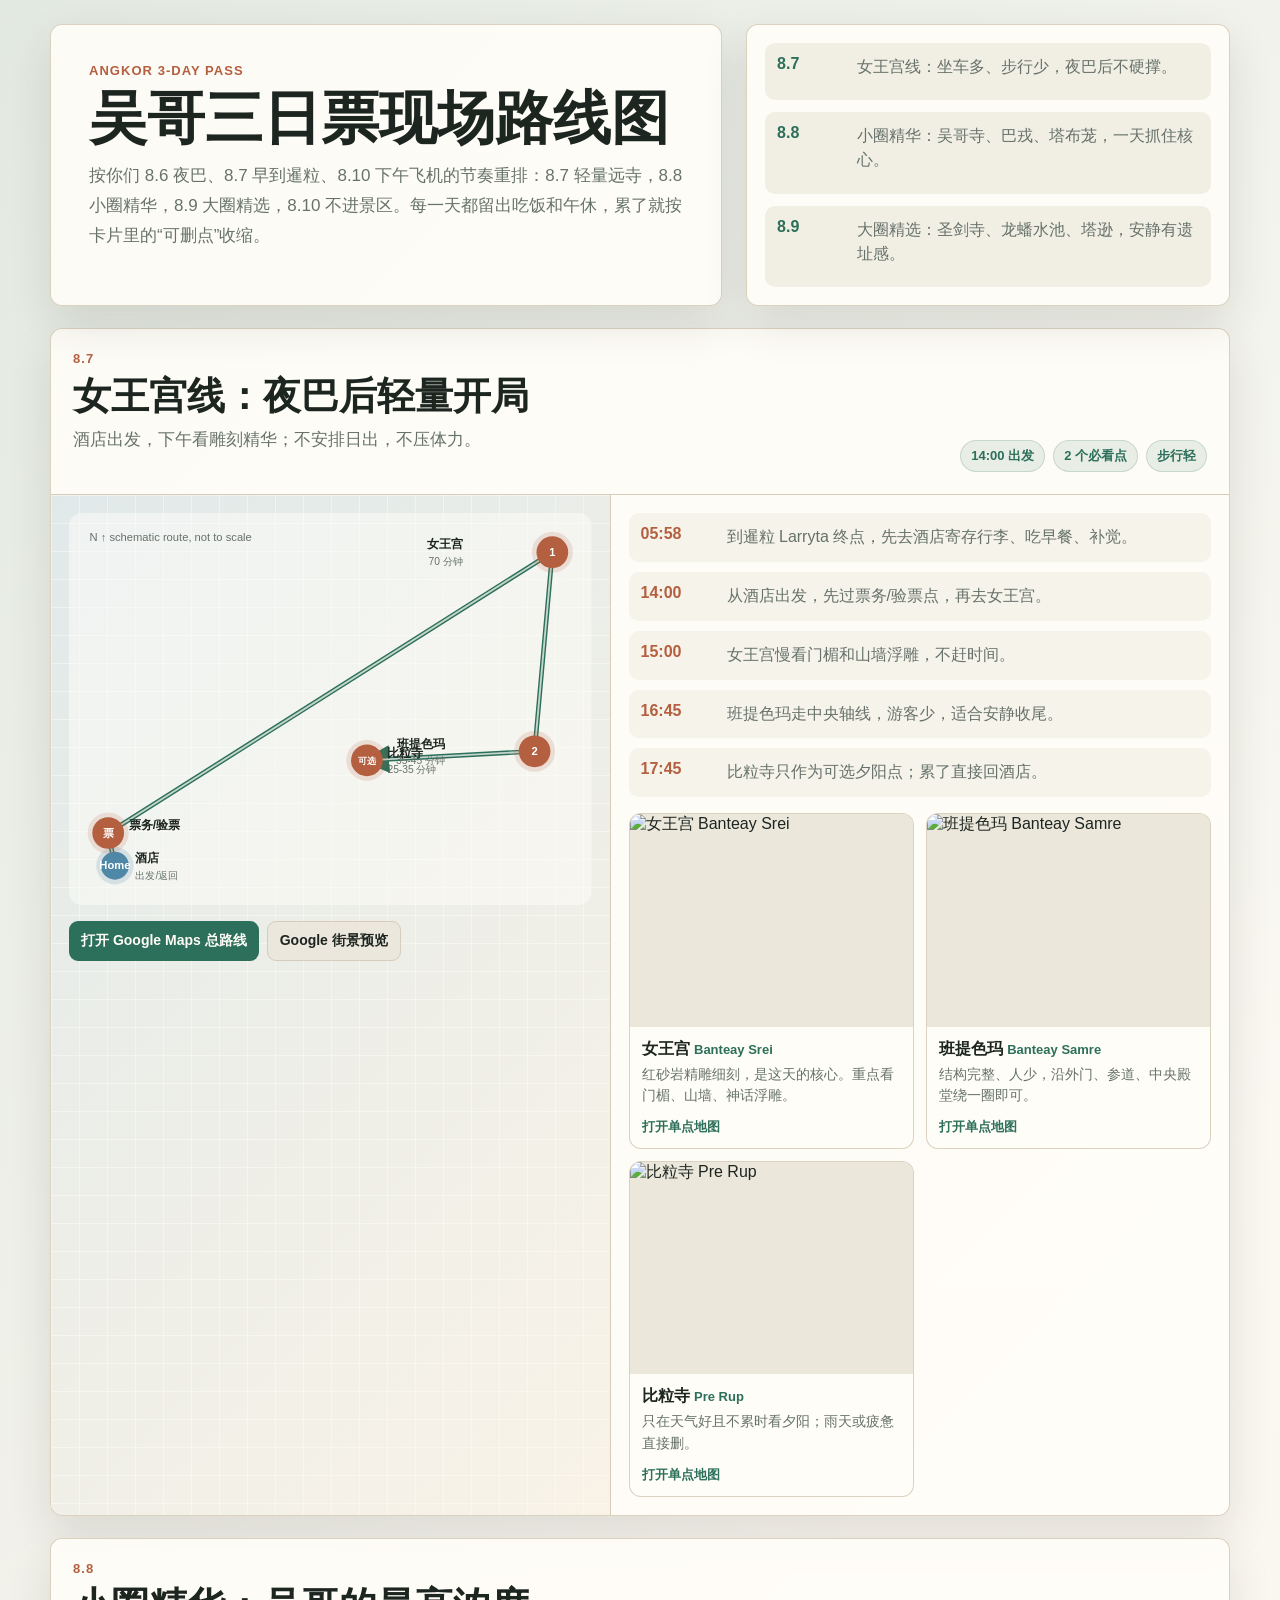
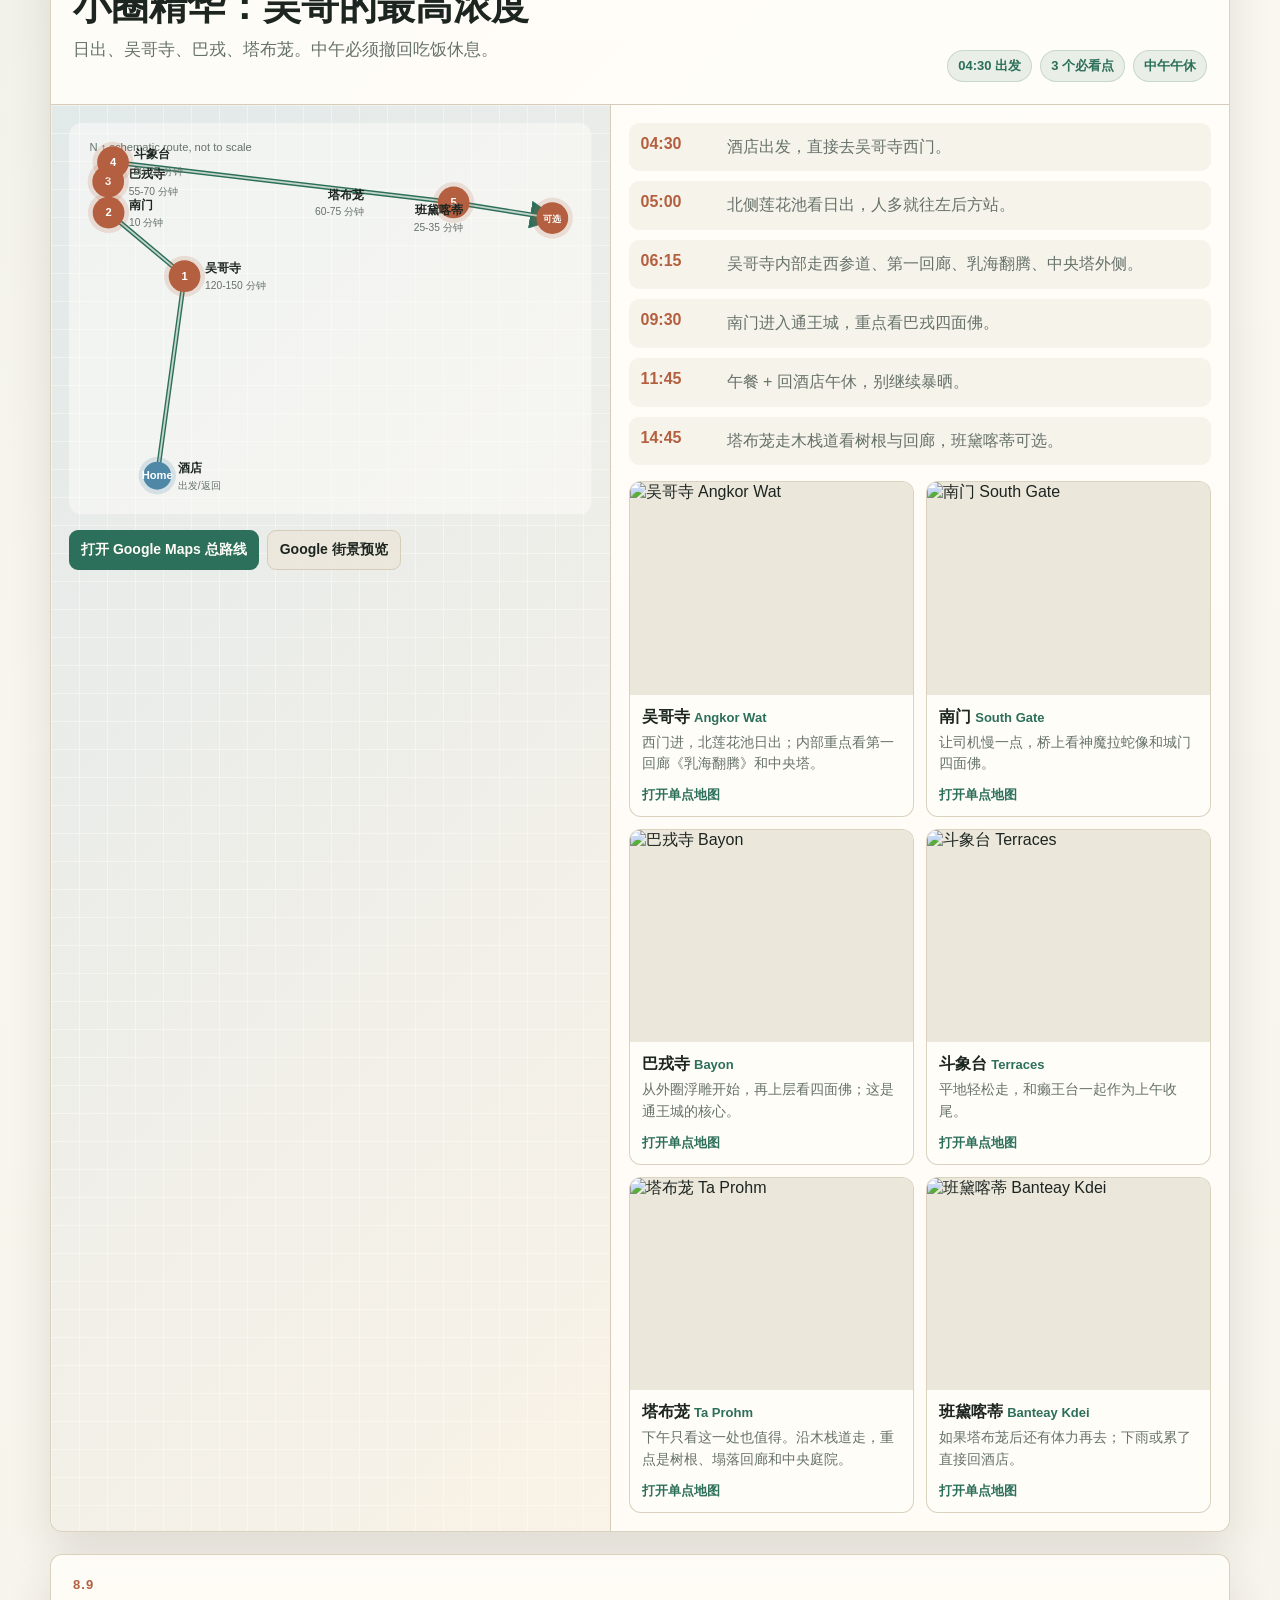
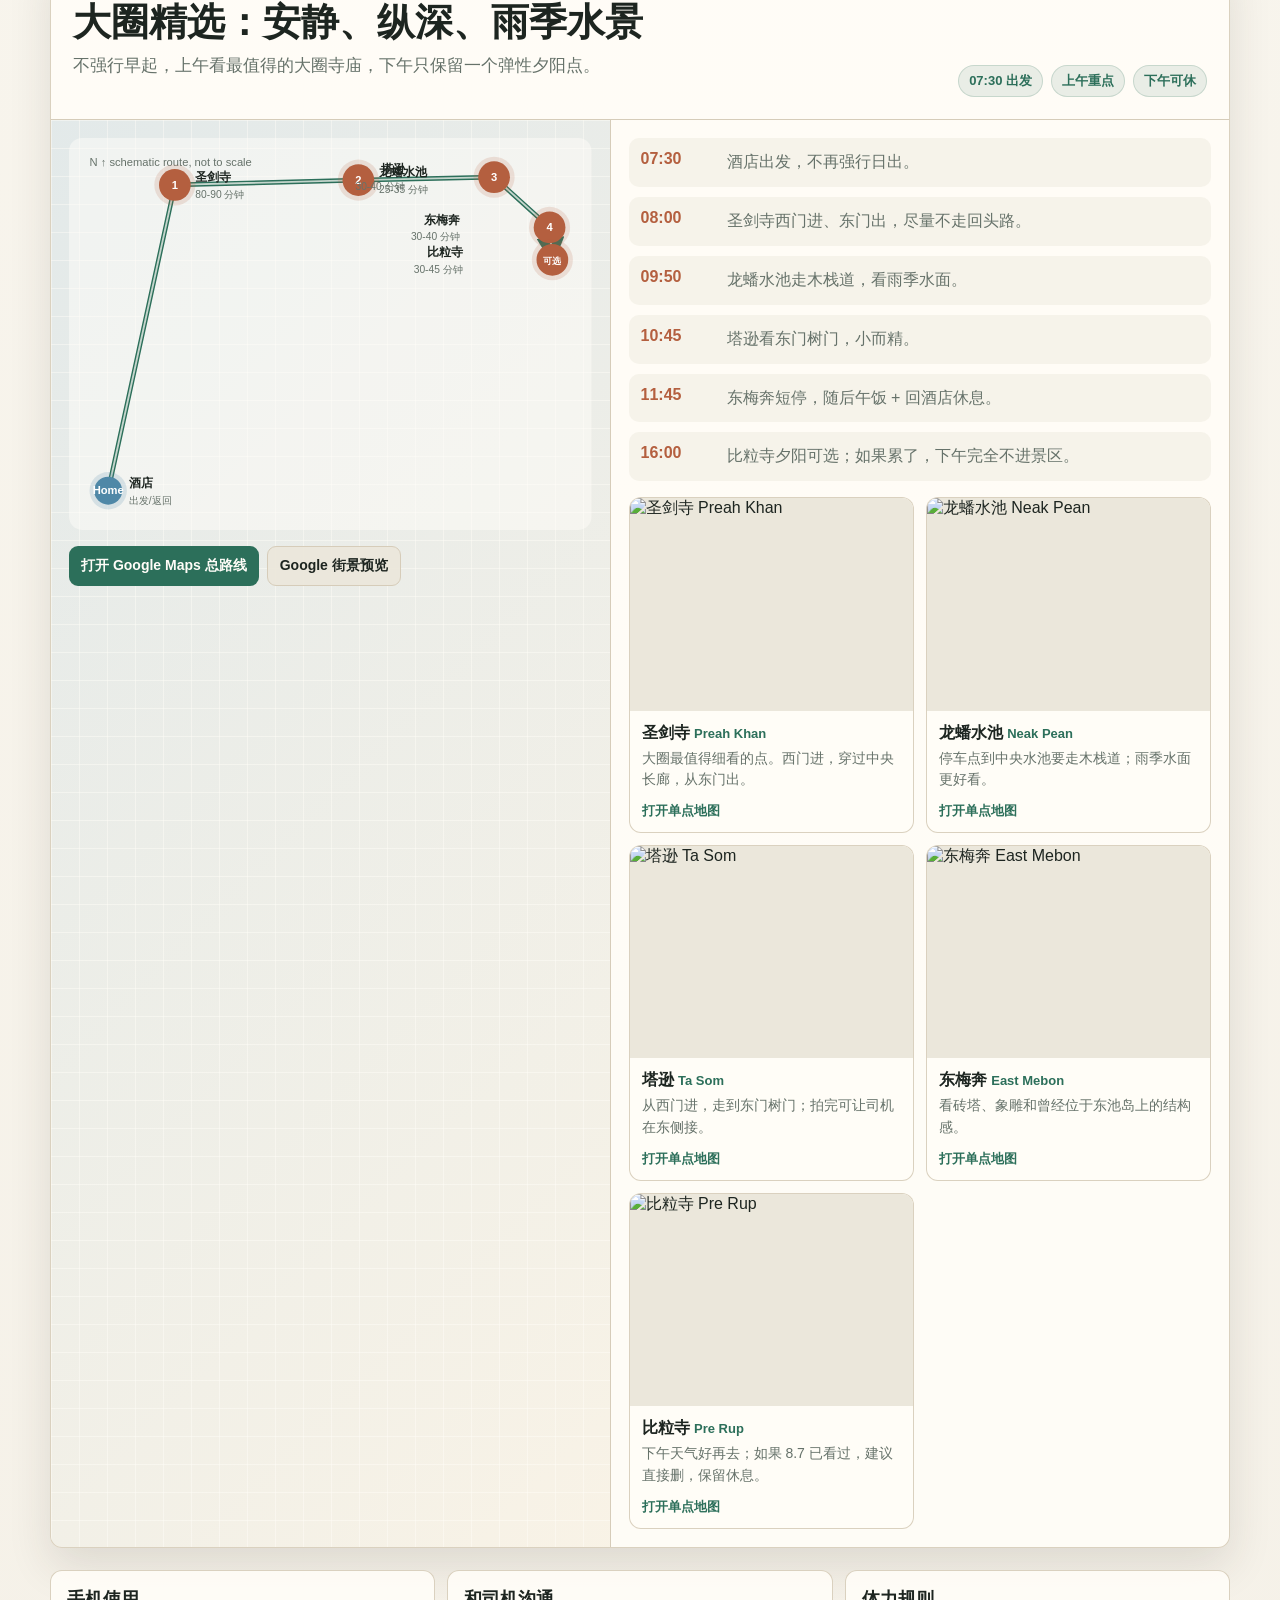
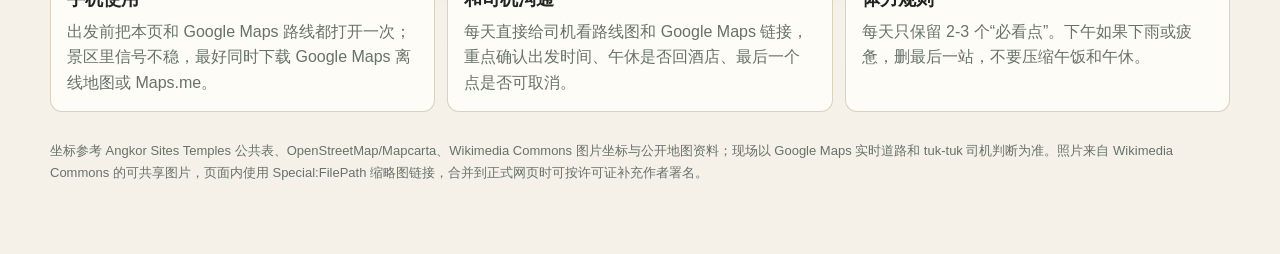
==== angkor-route-maps.html @ 7bb33b57 "Embed Angkor route map" ====
<!doctype html>
<html lang="zh-CN">
  <head>
    <meta charset="UTF-8" />
    <meta name="viewport" content="width=device-width, initial-scale=1.0" />
    <title>吴哥三日票路线图 | 2026.8.7-8.9</title>
    <style>
      :root {
        color-scheme: light;
        --ink: #1d2520;
        --muted: #66726a;
        --paper: #f5f1e8;
        --panel: #fffdf8;
        --panel-soft: #ebe7db;
        --line: #d6ccb9;
        --green: #2c6f5a;
        --clay: #b45f3f;
        --gold: #b8842d;
        --water: #4f88a7;
        --shadow: 0 18px 44px rgba(47, 43, 35, 0.12);
      }

      * {
        box-sizing: border-box;
      }

      body {
        margin: 0;
        font-family:
          Inter, "Noto Sans SC", "Microsoft YaHei", Arial, sans-serif;
        color: var(--ink);
        background:
          linear-gradient(135deg, rgba(44, 111, 90, 0.12), transparent 38%),
          linear-gradient(180deg, #fcfaf4 0%, var(--paper) 100%);
      }

      a {
        color: inherit;
        text-decoration: none;
      }

      img {
        display: block;
        width: 100%;
      }

      .page {
        width: min(1180px, calc(100% - 28px));
        margin: 0 auto;
        padding: 24px 0 56px;
      }

      .hero {
        display: grid;
        grid-template-columns: minmax(0, 1fr) minmax(280px, 0.72fr);
        gap: 24px;
        align-items: stretch;
        margin-bottom: 22px;
      }

      .hero-copy,
      .hero-summary,
      .day,
      .note-card,
      .photo-card {
        background: rgba(255, 253, 248, 0.9);
        border: 1px solid rgba(214, 204, 185, 0.9);
        border-radius: 12px;
        box-shadow: var(--shadow);
      }

      .hero-copy {
        padding: clamp(22px, 4vw, 38px);
      }

      .eyebrow {
        margin: 0 0 10px;
        color: var(--clay);
        font-size: 13px;
        font-weight: 800;
        letter-spacing: 0.08em;
        text-transform: uppercase;
      }

      h1,
      h2,
      h3,
      p {
        margin-top: 0;
      }

      h1 {
        margin-bottom: 14px;
        font-size: clamp(30px, 7vw, 58px);
        line-height: 1.02;
        letter-spacing: 0;
      }

      h2 {
        margin-bottom: 8px;
        font-size: clamp(24px, 4.8vw, 38px);
        line-height: 1.08;
        letter-spacing: 0;
      }

      h3 {
        margin-bottom: 8px;
        font-size: 18px;
      }

      .intro {
        max-width: 760px;
        color: var(--muted);
        font-size: 17px;
        line-height: 1.75;
      }

      .hero-summary {
        display: grid;
        gap: 12px;
        padding: 18px;
      }

      .summary-row {
        display: grid;
        grid-template-columns: 70px 1fr;
        gap: 10px;
        padding: 12px;
        background: rgba(235, 231, 219, 0.65);
        border-radius: 10px;
      }

      .summary-row strong {
        color: var(--green);
      }

      .summary-row span {
        color: var(--muted);
        line-height: 1.5;
      }

      .day {
        overflow: hidden;
        margin-top: 22px;
      }

      .day-head {
        display: grid;
        grid-template-columns: 1fr auto;
        gap: 14px;
        align-items: end;
        padding: 22px;
        border-bottom: 1px solid var(--line);
      }

      .day-meta {
        display: flex;
        flex-wrap: wrap;
        gap: 8px;
        justify-content: flex-end;
      }

      .pill {
        display: inline-flex;
        align-items: center;
        min-height: 30px;
        padding: 6px 10px;
        color: var(--green);
        font-size: 13px;
        font-weight: 700;
        background: rgba(44, 111, 90, 0.1);
        border: 1px solid rgba(44, 111, 90, 0.18);
        border-radius: 999px;
      }

      .day-body {
        display: grid;
        grid-template-columns: minmax(0, 0.95fr) minmax(320px, 1.05fr);
        gap: 0;
      }

      .map-zone {
        padding: 18px;
        background:
          linear-gradient(90deg, rgba(255, 253, 248, 0.45) 1px, transparent 1px),
          linear-gradient(rgba(255, 253, 248, 0.45) 1px, transparent 1px),
          linear-gradient(135deg, rgba(79, 136, 167, 0.16), rgba(184, 132, 45, 0.08));
        background-size: 28px 28px, 28px 28px, auto;
        border-right: 1px solid var(--line);
      }

      .map-frame {
        position: sticky;
        top: 16px;
      }

      .route-map {
        width: 100%;
        min-height: 360px;
        border-radius: 10px;
      }

      .route-map text {
        font-family: inherit;
      }

      .map-actions {
        display: flex;
        flex-wrap: wrap;
        gap: 8px;
        margin-top: 12px;
      }

      .btn {
        display: inline-flex;
        align-items: center;
        justify-content: center;
        gap: 7px;
        min-height: 40px;
        padding: 9px 12px;
        color: var(--panel);
        font-size: 14px;
        font-weight: 800;
        background: var(--green);
        border-radius: 9px;
      }

      .btn.secondary {
        color: var(--ink);
        background: rgba(235, 231, 219, 0.9);
        border: 1px solid var(--line);
      }

      .detail-zone {
        padding: 18px;
      }

      .timeline {
        display: grid;
        gap: 10px;
        margin-bottom: 16px;
      }

      .timeline-item {
        display: grid;
        grid-template-columns: 74px 1fr;
        gap: 12px;
        align-items: start;
        padding: 12px;
        background: rgba(235, 231, 219, 0.46);
        border-radius: 10px;
      }

      .time {
        color: var(--clay);
        font-weight: 800;
      }

      .timeline-item p {
        margin-bottom: 0;
        color: var(--muted);
        line-height: 1.55;
      }

      .cards {
        display: grid;
        grid-template-columns: repeat(2, minmax(0, 1fr));
        gap: 12px;
      }

      .photo-card {
        overflow: hidden;
        box-shadow: none;
      }

      .photo-card img {
        aspect-ratio: 4 / 3;
        object-fit: cover;
        background: var(--panel-soft);
      }

      .photo-card-body {
        padding: 12px;
      }

      .photo-card h3 {
        margin-bottom: 4px;
        font-size: 16px;
      }

      .photo-card p {
        margin-bottom: 10px;
        color: var(--muted);
        font-size: 14px;
        line-height: 1.55;
      }

      .mini-link {
        color: var(--green);
        font-size: 13px;
        font-weight: 800;
      }

      .notes {
        display: grid;
        grid-template-columns: repeat(3, minmax(0, 1fr));
        gap: 12px;
        margin-top: 22px;
      }

      .note-card {
        padding: 16px;
        box-shadow: none;
      }

      .note-card p {
        margin-bottom: 0;
        color: var(--muted);
        line-height: 1.6;
      }

      .footer {
        margin-top: 28px;
        color: var(--muted);
        font-size: 13px;
        line-height: 1.7;
      }

      @media (max-width: 860px) {
        .hero,
        .day-body {
          grid-template-columns: 1fr;
        }

        .day-head {
          grid-template-columns: 1fr;
        }

        .day-meta {
          justify-content: flex-start;
        }

        .map-zone {
          border-right: 0;
          border-bottom: 1px solid var(--line);
        }

        .map-frame {
          position: static;
        }

        .notes {
          grid-template-columns: 1fr;
        }
      }

      @media (max-width: 560px) {
        .page {
          width: min(100% - 18px, 1180px);
          padding-top: 10px;
        }

        .hero-copy,
        .hero-summary,
        .day-head,
        .map-zone,
        .detail-zone {
          padding: 14px;
        }

        .cards {
          grid-template-columns: 1fr;
        }

        .timeline-item {
          grid-template-columns: 62px 1fr;
        }

        .route-map {
          min-height: 300px;
        }
      }
    </style>
  </head>
  <body>
    <main class="page">
      <section class="hero">
        <div class="hero-copy">
          <p class="eyebrow">Angkor 3-day pass</p>
          <h1>吴哥三日票现场路线图</h1>
          <p class="intro">
            按你们 8.6 夜巴、8.7 早到暹粒、8.10 下午飞机的节奏重排：8.7 轻量远寺，8.8 小圈精华，8.9 大圈精选，8.10 不进景区。每一天都留出吃饭和午休，累了就按卡片里的“可删点”收缩。
          </p>
        </div>
        <aside class="hero-summary" aria-label="路线摘要">
          <div class="summary-row"><strong>8.7</strong><span>女王宫线：坐车多、步行少，夜巴后不硬撑。</span></div>
          <div class="summary-row"><strong>8.8</strong><span>小圈精华：吴哥寺、巴戎、塔布茏，一天抓住核心。</span></div>
          <div class="summary-row"><strong>8.9</strong><span>大圈精选：圣剑寺、龙蟠水池、塔逊，安静有遗址感。</span></div>
        </aside>
      </section>

      <section id="routes"></section>

      <section class="notes" aria-label="现场使用提示">
        <article class="note-card">
          <h3>手机使用</h3>
          <p>出发前把本页和 Google Maps 路线都打开一次；景区里信号不稳，最好同时下载 Google Maps 离线地图或 Maps.me。</p>
        </article>
        <article class="note-card">
          <h3>和司机沟通</h3>
          <p>每天直接给司机看路线图和 Google Maps 链接，重点确认出发时间、午休是否回酒店、最后一个点是否可取消。</p>
        </article>
        <article class="note-card">
          <h3>体力规则</h3>
          <p>每天只保留 2-3 个“必看点”。下午如果下雨或疲惫，删最后一站，不要压缩午饭和午休。</p>
        </article>
      </section>

      <p class="footer">
        坐标参考 Angkor Sites Temples 公共表、OpenStreetMap/Mapcarta、Wikimedia Commons 图片坐标与公开地图资料；现场以 Google Maps 实时道路和 tuk-tuk 司机判断为准。照片来自 Wikimedia Commons 的可共享图片，页面内使用 Special:FilePath 缩略图链接，合并到正式网页时可按许可证补充作者署名。
      </p>
    </main>

    <script>
      const img = (file) =>
        "https://commons.wikimedia.org/wiki/Special:FilePath/" +
        encodeURIComponent(file) +
        "?width=900";

      const days = [
        {
          id: "day-1",
          date: "8.7",
          title: "女王宫线：夜巴后轻量开局",
          subtitle: "酒店出发，下午看雕刻精华；不安排日出，不压体力。",
          tags: ["14:00 出发", "2 个必看点", "步行轻"],
          mapLink:
            "https://www.google.com/maps/dir/?api=1&origin=Home+Indochine+d%27Angkor,+Siem+Reap&destination=Home+Indochine+d%27Angkor,+Siem+Reap&waypoints=Angkor+Ticket+Office%7CBanteay+Srei%7CBanteay+Samre%7CPre+Rup&travelmode=driving",
          streetLink: "https://www.google.com/maps/about/behind-the-scenes/streetview/treks/angkor/",
          timeline: [
            ["05:58", "到暹粒 Larryta 终点，先去酒店寄存行李、吃早餐、补觉。"],
            ["14:00", "从酒店出发，先过票务/验票点，再去女王宫。"],
            ["15:00", "女王宫慢看门楣和山墙浮雕，不赶时间。"],
            ["16:45", "班提色玛走中央轴线，游客少，适合安静收尾。"],
            ["17:45", "比粒寺只作为可选夕阳点；累了直接回酒店。"]
          ],
          points: [
            { name: "酒店", label: "Home", lat: 13.35192, lng: 103.86293, type: "base" },
            { name: "票务/验票", label: "票", lat: 13.3777, lng: 103.8614, type: "ticket" },
            {
              name: "女王宫",
              en: "Banteay Srei",
              label: "1",
              lat: 13.599024,
              lng: 103.962985,
              minutes: "70 分钟",
              image: img("Banteay Srei full.jpg"),
              note: "红砂岩精雕细刻，是这天的核心。重点看门楣、山墙、神话浮雕。",
              maps: "https://www.google.com/maps/search/?api=1&query=Banteay+Srei"
            },
            {
              name: "班提色玛",
              en: "Banteay Samre",
              label: "2",
              lat: 13.442103,
              lng: 103.958924,
              minutes: "35-45 分钟",
              image: img("Banteay Samré, Angkor 10.jpg"),
              note: "结构完整、人少，沿外门、参道、中央殿堂绕一圈即可。",
              maps: "https://www.google.com/maps/search/?api=1&query=Banteay+Samre"
            },
            {
              name: "比粒寺",
              en: "Pre Rup",
              label: "可选",
              lat: 13.43496,
              lng: 103.92057,
              minutes: "25-35 分钟",
              image: img("Pre Rup temple.jpg"),
              note: "只在天气好且不累时看夕阳；雨天或疲惫直接删。",
              maps: "https://www.google.com/maps/search/?api=1&query=Pre+Rup"
            }
          ]
        },
        {
          id: "day-2",
          date: "8.8",
          title: "小圈精华：吴哥的最高浓度",
          subtitle: "日出、吴哥寺、巴戎、塔布茏。中午必须撤回吃饭休息。",
          tags: ["04:30 出发", "3 个必看点", "中午午休"],
          mapLink:
            "https://www.google.com/maps/dir/?api=1&origin=Home+Indochine+d%27Angkor,+Siem+Reap&destination=Home+Indochine+d%27Angkor,+Siem+Reap&waypoints=Angkor+Wat%7CAngkor+Thom+South+Gate%7CBayon+Temple%7CTerrace+of+the+Elephants%7CTa+Prohm+Temple%7CBanteay+Kdei&travelmode=driving",
          streetLink: "https://www.google.com/maps/about/behind-the-scenes/streetview/treks/angkor/",
          timeline: [
            ["04:30", "酒店出发，直接去吴哥寺西门。"],
            ["05:00", "北侧莲花池看日出，人多就往左后方站。"],
            ["06:15", "吴哥寺内部走西参道、第一回廊、乳海翻腾、中央塔外侧。"],
            ["09:30", "南门进入通王城，重点看巴戎四面佛。"],
            ["11:45", "午餐 + 回酒店午休，别继续暴晒。"],
            ["14:45", "塔布茏走木栈道看树根与回廊，班黛喀蒂可选。"]
          ],
          points: [
            { name: "酒店", label: "Home", lat: 13.35192, lng: 103.86293, type: "base" },
            {
              name: "吴哥寺",
              en: "Angkor Wat",
              label: "1",
              lat: 13.412486,
              lng: 103.865358,
              minutes: "120-150 分钟",
              image: img("Angkor Wat sunrise.jpg"),
              note: "西门进，北莲花池日出；内部重点看第一回廊《乳海翻腾》和中央塔。",
              maps: "https://www.google.com/maps/search/?api=1&query=Angkor+Wat"
            },
            {
              name: "南门",
              en: "South Gate",
              label: "2",
              lat: 13.4318,
              lng: 103.8586,
              minutes: "10 分钟",
              image: img("Angkor Thom South Gate (9722398449).jpg"),
              note: "让司机慢一点，桥上看神魔拉蛇像和城门四面佛。",
              maps: "https://www.google.com/maps/search/?api=1&query=Angkor+Thom+South+Gate"
            },
            {
              name: "巴戎寺",
              en: "Bayon",
              label: "3",
              lat: 13.441216,
              lng: 103.858566,
              minutes: "55-70 分钟",
              image: img("Faces on Prasat Bayon - Angkor Thom (6208401646).jpg"),
              note: "从外圈浮雕开始，再上层看四面佛；这是通王城的核心。",
              maps: "https://www.google.com/maps/search/?api=1&query=Bayon+Temple"
            },
            {
              name: "斗象台",
              en: "Terraces",
              label: "4",
              lat: 13.447101,
              lng: 103.858995,
              minutes: "20-25 分钟",
              image: img("Terrace of the Elephants (54).jpg"),
              note: "平地轻松走，和癞王台一起作为上午收尾。",
              maps: "https://www.google.com/maps/search/?api=1&query=Terrace+of+the+Elephants"
            },
            {
              name: "塔布茏",
              en: "Ta Prohm",
              label: "5",
              lat: 13.43489,
              lng: 103.8893,
              minutes: "60-75 分钟",
              image: img("Ta Prohm Angkor giant root.jpg"),
              note: "下午只看这一处也值得。沿木栈道走，重点是树根、塌落回廊和中央庭院。",
              maps: "https://www.google.com/maps/search/?api=1&query=Ta+Prohm"
            },
            {
              name: "班黛喀蒂",
              en: "Banteay Kdei",
              label: "可选",
              lat: 13.430123,
              lng: 103.898081,
              minutes: "25-35 分钟",
              image: img("Banteay Kdei, Angkor 01.jpg"),
              note: "如果塔布茏后还有体力再去；下雨或累了直接回酒店。",
              maps: "https://www.google.com/maps/search/?api=1&query=Banteay+Kdei"
            }
          ]
        },
        {
          id: "day-3",
          date: "8.9",
          title: "大圈精选：安静、纵深、雨季水景",
          subtitle: "不强行早起，上午看最值得的大圈寺庙，下午只保留一个弹性夕阳点。",
          tags: ["07:30 出发", "上午重点", "下午可休"],
          mapLink:
            "https://www.google.com/maps/dir/?api=1&origin=Home+Indochine+d%27Angkor,+Siem+Reap&destination=Home+Indochine+d%27Angkor,+Siem+Reap&waypoints=Preah+Khan+Temple%7CNeak+Pean%7CTa+Som%7CEast+Mebon%7CPre+Rup&travelmode=driving",
          streetLink: "https://www.google.com/maps/about/behind-the-scenes/streetview/treks/angkor/",
          timeline: [
            ["07:30", "酒店出发，不再强行日出。"],
            ["08:00", "圣剑寺西门进、东门出，尽量不走回头路。"],
            ["09:50", "龙蟠水池走木栈道，看雨季水面。"],
            ["10:45", "塔逊看东门树门，小而精。"],
            ["11:45", "东梅奔短停，随后午饭 + 回酒店休息。"],
            ["16:00", "比粒寺夕阳可选；如果累了，下午完全不进景区。"]
          ],
          points: [
            { name: "酒店", label: "Home", lat: 13.35192, lng: 103.86293, type: "base" },
            {
              name: "圣剑寺",
              en: "Preah Khan",
              label: "1",
              lat: 13.46188,
              lng: 103.87158,
              minutes: "80-90 分钟",
              image: img("Entrance to the Preah Khan temple, Angkor, Cambodia.jpg"),
              note: "大圈最值得细看的点。西门进，穿过中央长廊，从东门出。",
              maps: "https://www.google.com/maps/search/?api=1&query=Preah+Khan+Temple"
            },
            {
              name: "龙蟠水池",
              en: "Neak Pean",
              label: "2",
              lat: 13.4636,
              lng: 103.8954,
              minutes: "25-35 分钟",
              image: img("Neak pean 2009 1.jpg"),
              note: "停车点到中央水池要走木栈道；雨季水面更好看。",
              maps: "https://www.google.com/maps/search/?api=1&query=Neak+Pean"
            },
            {
              name: "塔逊",
              en: "Ta Som",
              label: "3",
              lat: 13.46466,
              lng: 103.91301,
              minutes: "30-40 分钟",
              image: img("Ta Som 05.jpg"),
              note: "从西门进，走到东门树门；拍完可让司机在东侧接。",
              maps: "https://www.google.com/maps/search/?api=1&query=Ta+Som"
            },
            {
              name: "东梅奔",
              en: "East Mebon",
              label: "4",
              lat: 13.446605,
              lng: 103.920209,
              minutes: "30-40 分钟",
              image: img("East Mebon (9713311789).jpg"),
              note: "看砖塔、象雕和曾经位于东池岛上的结构感。",
              maps: "https://www.google.com/maps/search/?api=1&query=East+Mebon"
            },
            {
              name: "比粒寺",
              en: "Pre Rup",
              label: "可选",
              lat: 13.43496,
              lng: 103.92057,
              minutes: "30-45 分钟",
              image: img("Prè Rup (Angkor) (6953384297).jpg"),
              note: "下午天气好再去；如果 8.7 已看过，建议直接删，保留休息。",
              maps: "https://www.google.com/maps/search/?api=1&query=Pre+Rup"
            }
          ]
        }
      ];

      const routes = document.getElementById("routes");

      function project(points, width, height) {
        const lats = points.map((p) => p.lat);
        const lngs = points.map((p) => p.lng);
        const pad = 42;
        const minLat = Math.min(...lats);
        const maxLat = Math.max(...lats);
        const minLng = Math.min(...lngs);
        const maxLng = Math.max(...lngs);
        const latRange = maxLat - minLat || 1;
        const lngRange = maxLng - minLng || 1;
        return points.map((p) => ({
          ...p,
          x: pad + ((p.lng - minLng) / lngRange) * (width - pad * 2),
          y: pad + ((maxLat - p.lat) / latRange) * (height - pad * 2)
        }));
      }

      function routeSvg(day) {
        const width = 560;
        const height = 420;
        const pts = project(day.points, width, height);
        const line = pts.map((p) => `${p.x},${p.y}`).join(" ");
        const circles = pts
          .map((p, index) => {
            const isBase = p.type === "base";
            const r = isBase ? 15 : 17;
            const label = p.label.length > 2 ? p.label : p.label;
            const dx = p.x > width * 0.72 ? -96 : 22;
            const anchor = p.x > width * 0.72 ? "end" : "start";
            return `
              <g>
                <circle cx="${p.x}" cy="${p.y}" r="${r + 5}" fill="${isBase ? "rgba(79,136,167,.18)" : "rgba(180,95,63,.16)"}"></circle>
                <circle cx="${p.x}" cy="${p.y}" r="${r}" fill="${isBase ? "var(--water)" : "var(--clay)"}"></circle>
                <text x="${p.x}" y="${p.y + 4}" text-anchor="middle" fill="#fff" font-size="${label === "可选" ? 10 : 12}" font-weight="800">${label}</text>
                <text x="${p.x + dx}" y="${p.y - 4}" text-anchor="${anchor}" fill="var(--ink)" font-size="13" font-weight="800">${p.name}</text>
                <text x="${p.x + dx}" y="${p.y + 14}" text-anchor="${anchor}" fill="var(--muted)" font-size="11">${index === 0 ? "出发/返回" : p.minutes || ""}</text>
              </g>`;
          })
          .join("");
        return `
          <svg class="route-map" viewBox="0 0 ${width} ${height}" role="img" aria-label="${day.date} ${day.title}路线图">
            <defs>
              <marker id="${day.id}-arrow" viewBox="0 0 10 10" refX="8" refY="5" markerWidth="6" markerHeight="6" orient="auto-start-reverse">
                <path d="M 0 0 L 10 5 L 0 10 z" fill="var(--green)"></path>
              </marker>
            </defs>
            <rect x="0" y="0" width="${width}" height="${height}" fill="rgba(255,253,248,.46)" rx="14"></rect>
            <text x="22" y="30" fill="var(--muted)" font-size="12">N ↑   schematic route, not to scale</text>
            <polyline points="${line}" fill="none" stroke="var(--green)" stroke-width="5" stroke-linecap="round" stroke-linejoin="round" marker-end="url(#${day.id}-arrow)"></polyline>
            <polyline points="${line}" fill="none" stroke="rgba(255,253,248,.72)" stroke-width="2" stroke-linecap="round" stroke-linejoin="round"></polyline>
            ${circles}
          </svg>`;
      }

      function card(point) {
        if (point.type === "base" || point.type === "ticket") return "";
        return `
          <article class="photo-card">
            <img src="${point.image}" alt="${point.name} ${point.en || ""}" loading="lazy">
            <div class="photo-card-body">
              <h3>${point.name} <span class="mini-link">${point.en || ""}</span></h3>
              <p>${point.note}</p>
              <a class="mini-link" href="${point.maps}" target="_blank" rel="noreferrer">打开单点地图</a>
            </div>
          </article>`;
      }

      routes.innerHTML = days
        .map(
          (day) => `
            <section class="day" id="${day.id}">
              <header class="day-head">
                <div>
                  <p class="eyebrow">${day.date}</p>
                  <h2>${day.title}</h2>
                  <p class="intro">${day.subtitle}</p>
                </div>
                <div class="day-meta">${day.tags.map((tag) => `<span class="pill">${tag}</span>`).join("")}</div>
              </header>
              <div class="day-body">
                <div class="map-zone">
                  <div class="map-frame">
                    ${routeSvg(day)}
                    <div class="map-actions">
                      <a class="btn" href="${day.mapLink}" target="_blank" rel="noreferrer">打开 Google Maps 总路线</a>
                      <a class="btn secondary" href="${day.streetLink}" target="_blank" rel="noreferrer">Google 街景预览</a>
                    </div>
                  </div>
                </div>
                <div class="detail-zone">
                  <div class="timeline">
                    ${day.timeline.map((item) => `<div class="timeline-item"><strong class="time">${item[0]}</strong><p>${item[1]}</p></div>`).join("")}
                  </div>
                  <div class="cards">
                    ${day.points.map(card).join("")}
                  </div>
                </div>
              </div>
            </section>`
        )
        .join("");
    </script>
  </body>
</html>
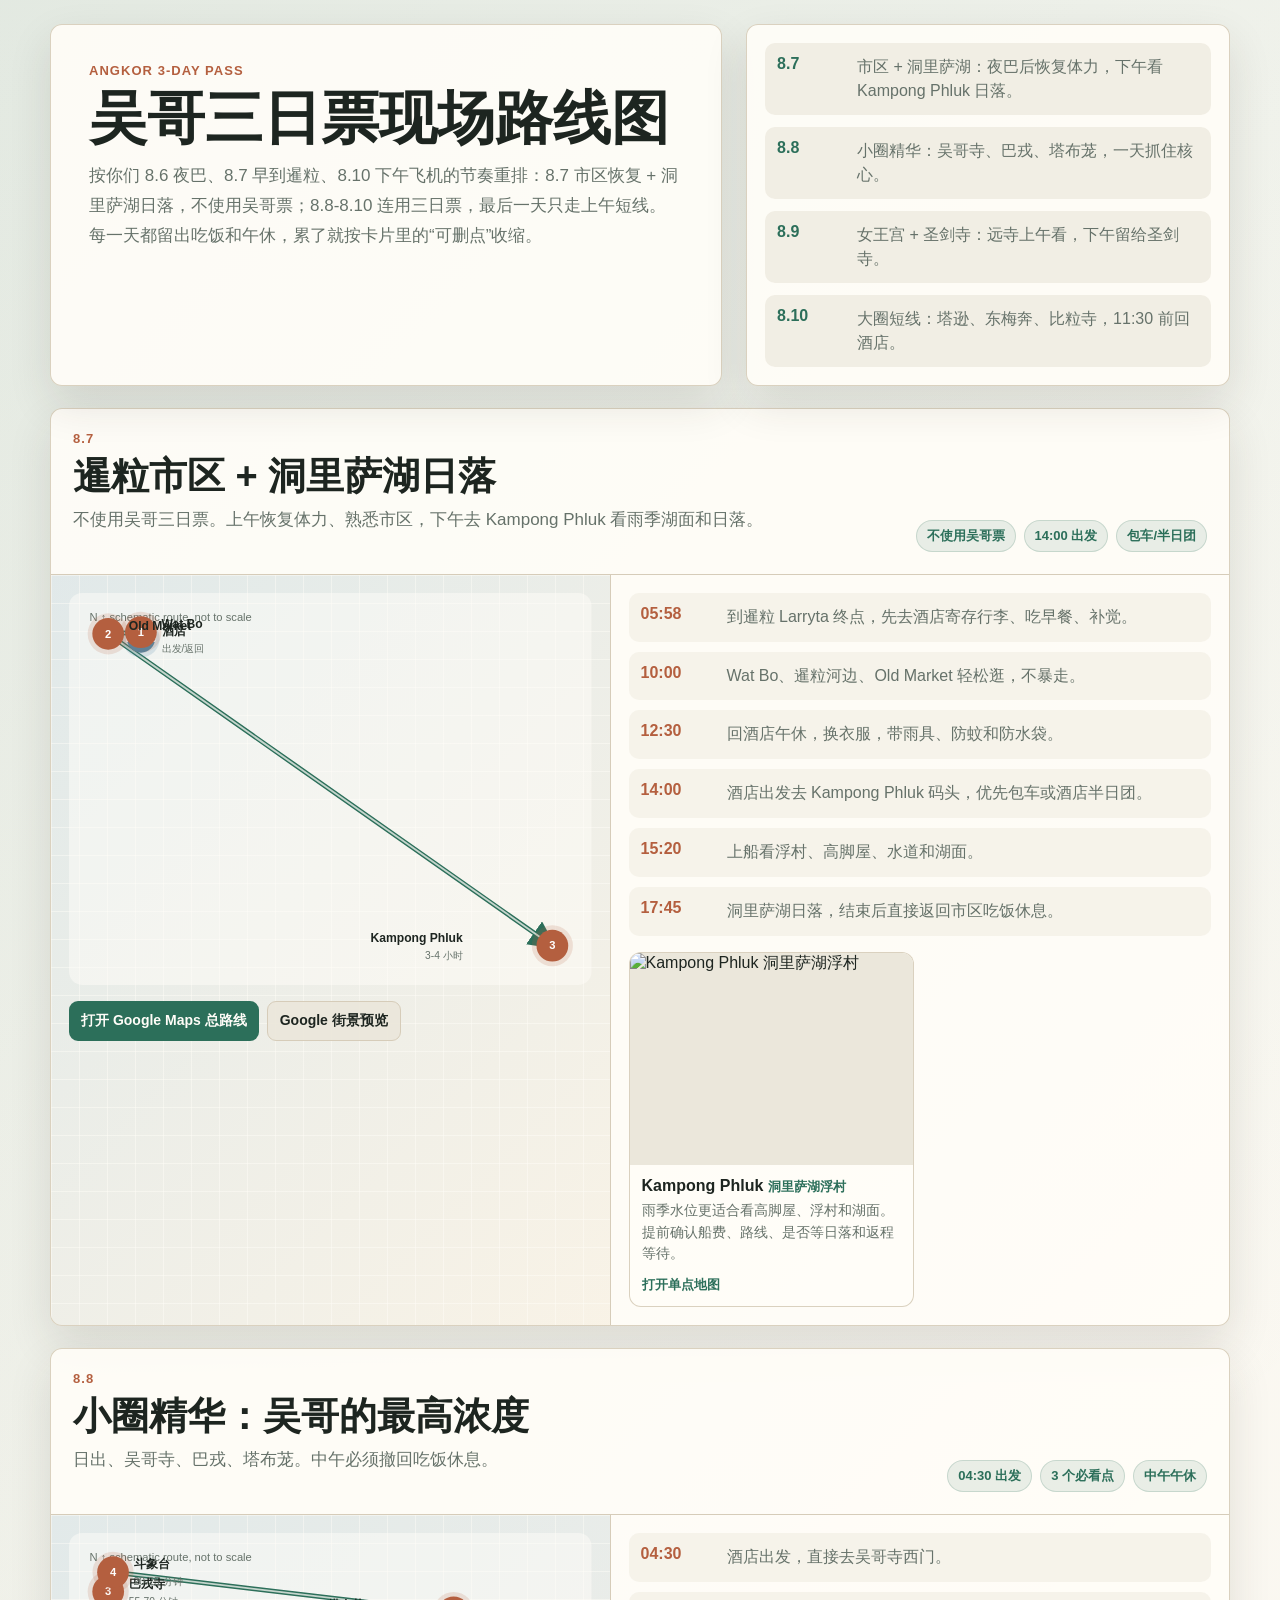
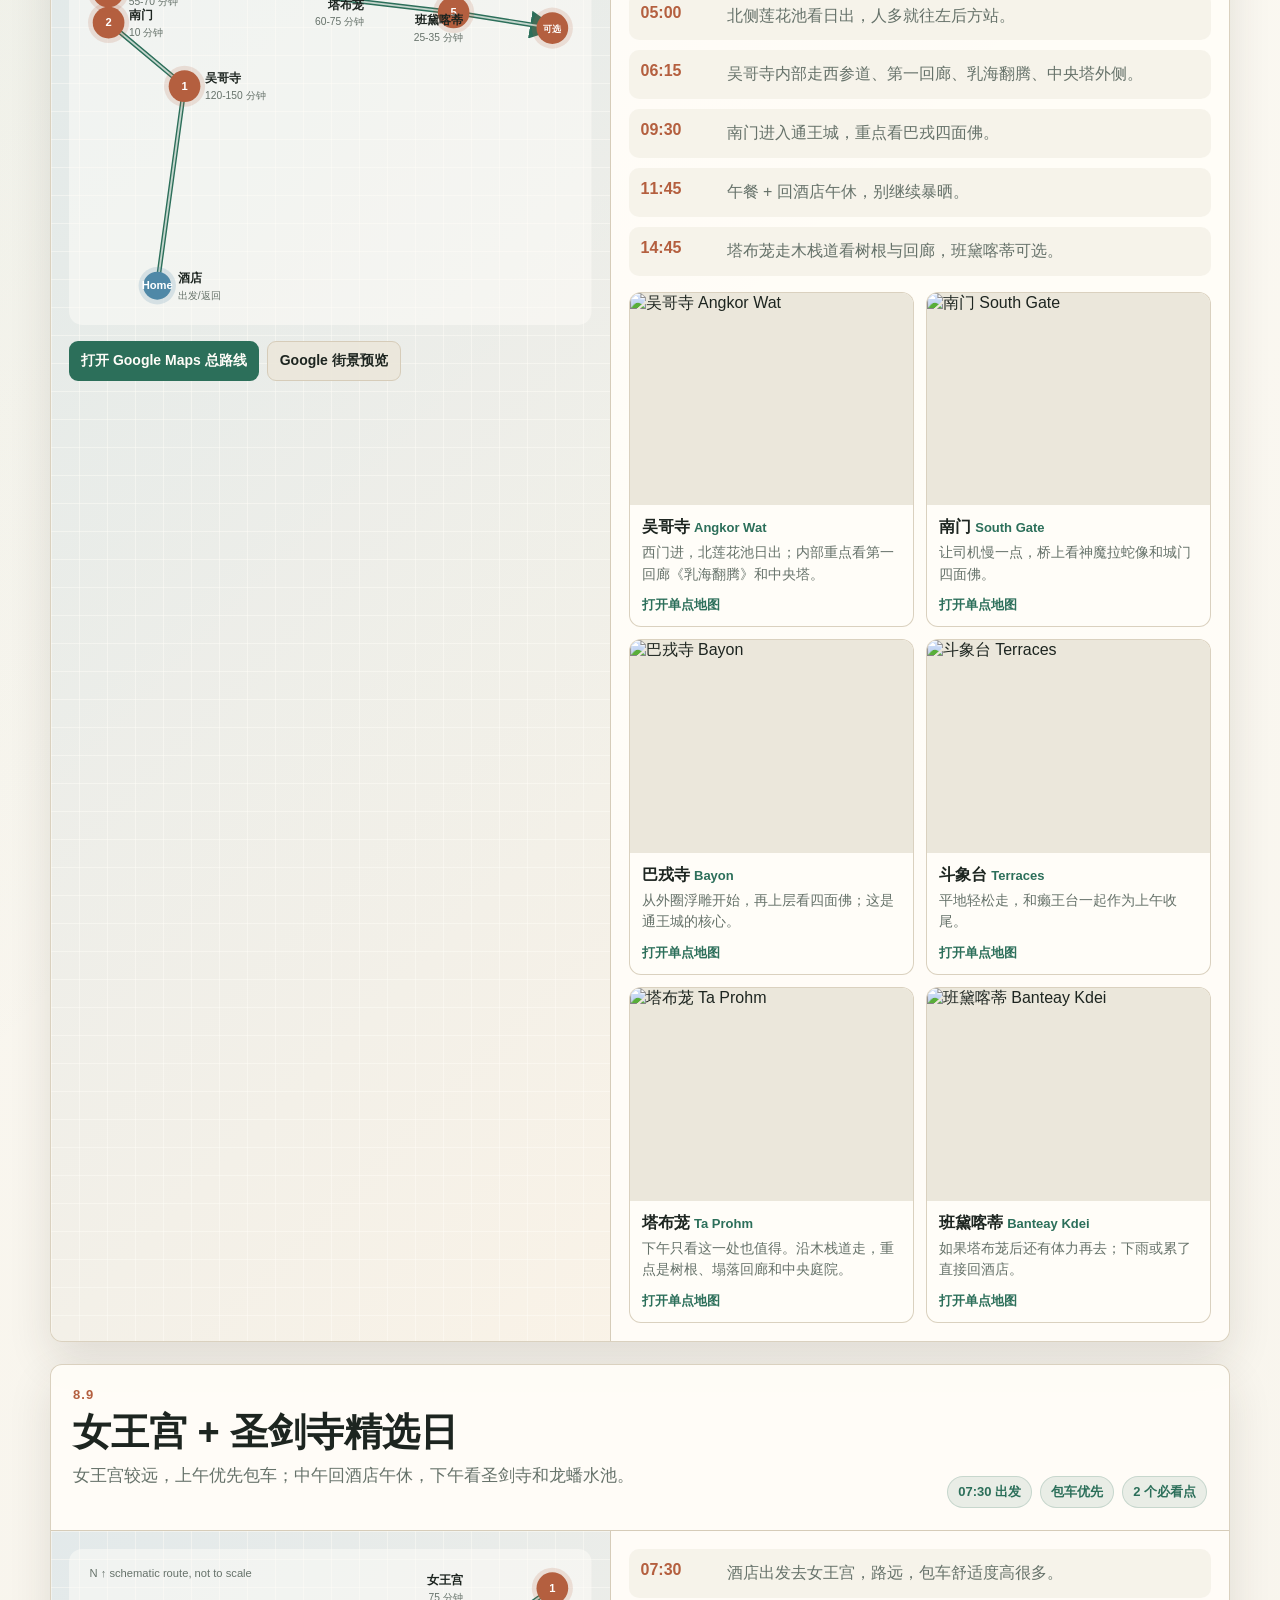
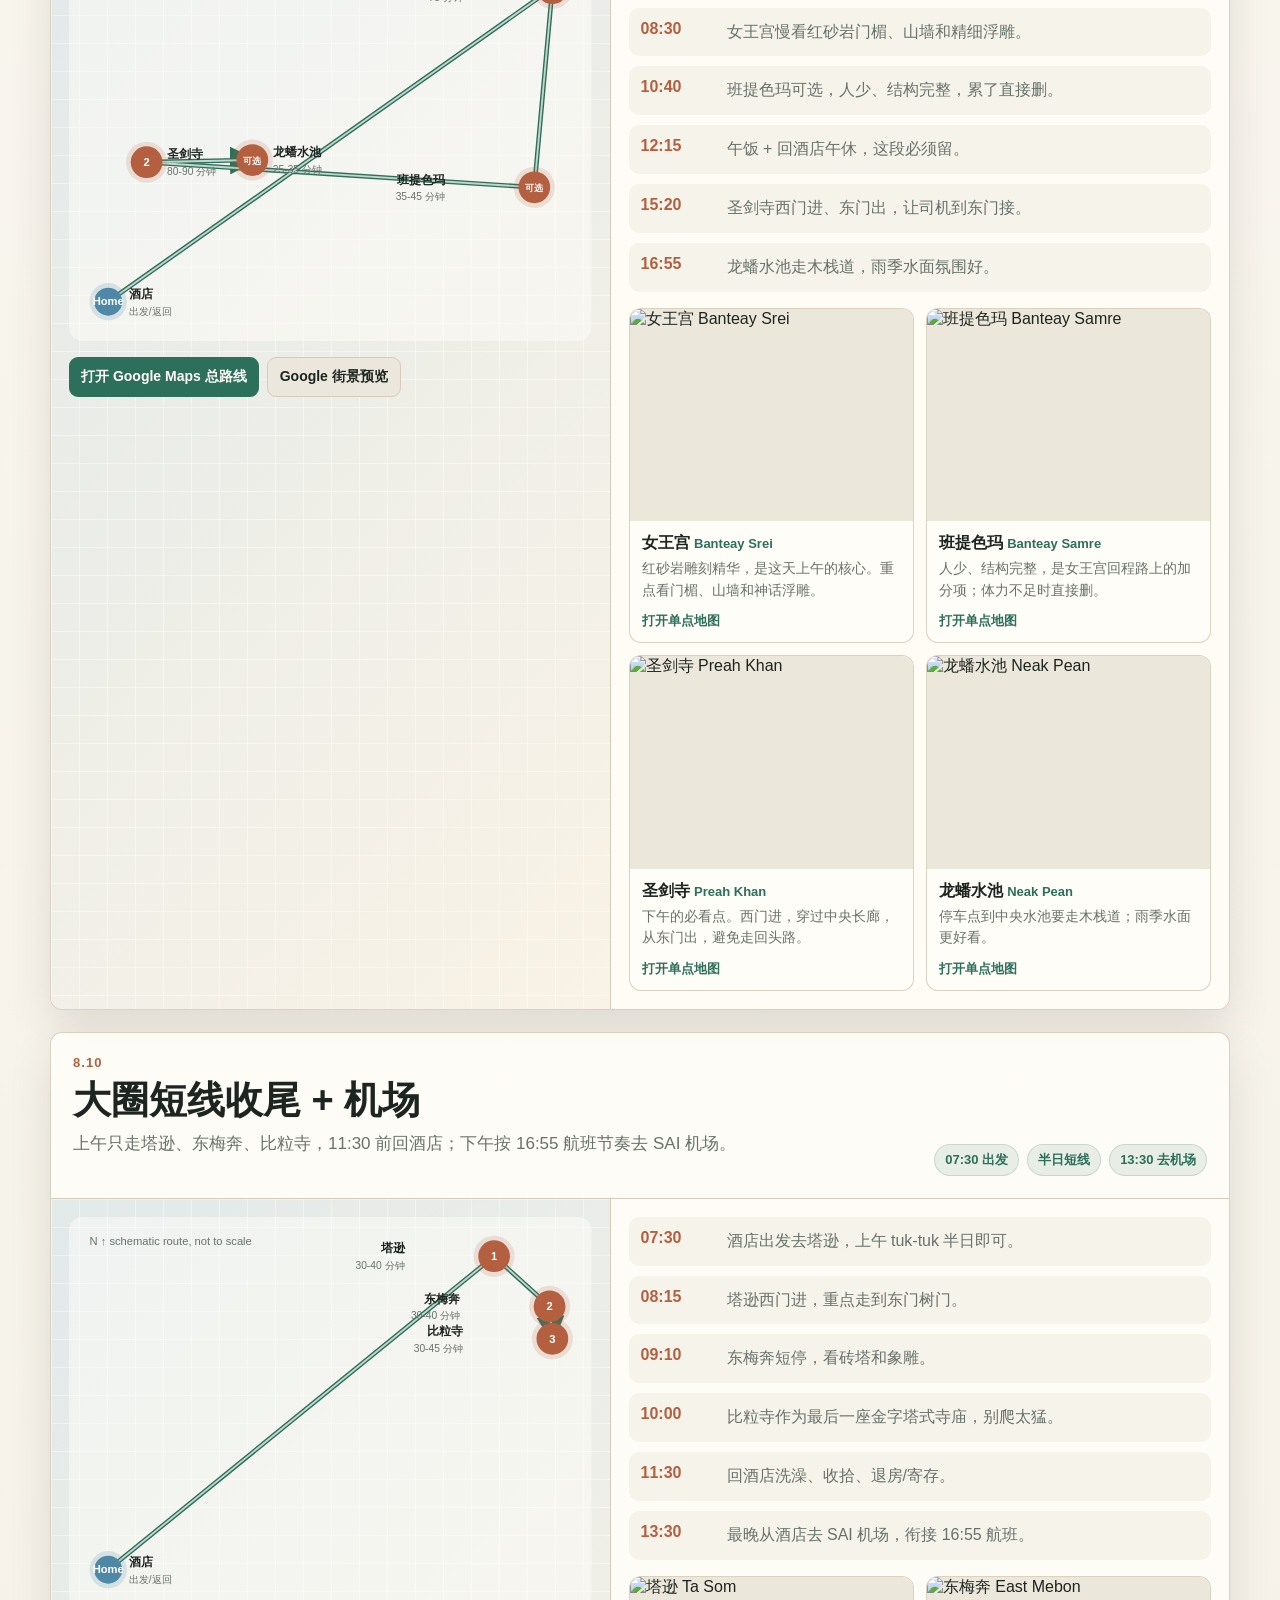
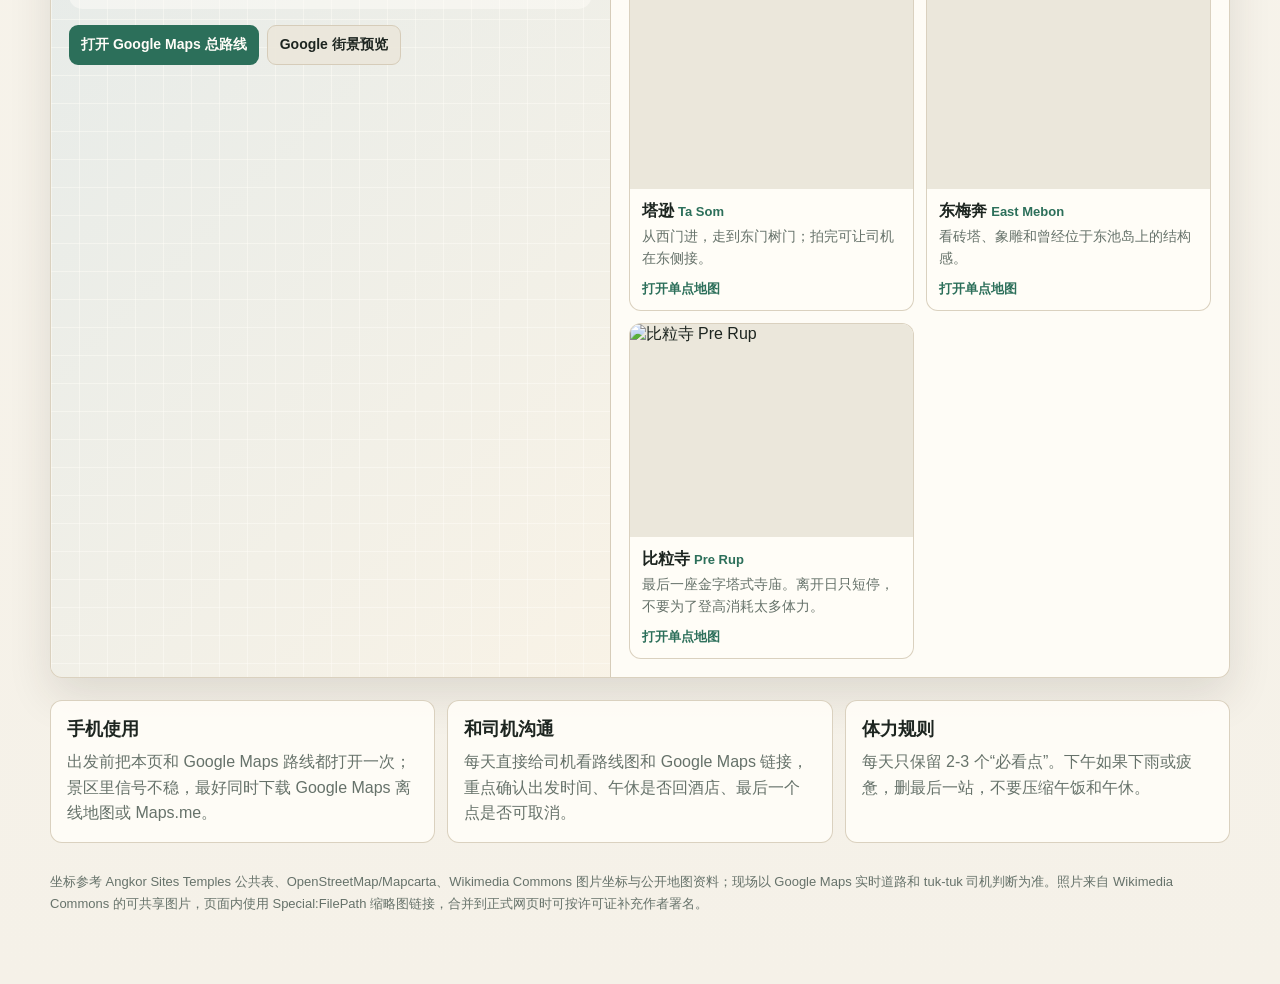
==== commit d80c55a0: "Update Angkor itinerary routes" ====
--- a/angkor-route-maps.html
+++ b/angkor-route-maps.html
@@ -3,7 +3,7 @@
   <head>
     <meta charset="UTF-8" />
     <meta name="viewport" content="width=device-width, initial-scale=1.0" />
-    <title>吴哥三日票路线图 | 2026.8.7-8.9</title>
+    <title>吴哥路线图 | 2026.8.7-8.10</title>
     <style>
       :root {
         color-scheme: light;
@@ -389,13 +389,14 @@
           <p class="eyebrow">Angkor 3-day pass</p>
           <h1>吴哥三日票现场路线图</h1>
           <p class="intro">
-            按你们 8.6 夜巴、8.7 早到暹粒、8.10 下午飞机的节奏重排：8.7 轻量远寺，8.8 小圈精华，8.9 大圈精选，8.10 不进景区。每一天都留出吃饭和午休，累了就按卡片里的“可删点”收缩。
+            按你们 8.6 夜巴、8.7 早到暹粒、8.10 下午飞机的节奏重排：8.7 市区恢复 + 洞里萨湖日落，不使用吴哥票；8.8-8.10 连用三日票，最后一天只走上午短线。每一天都留出吃饭和午休，累了就按卡片里的“可删点”收缩。
           </p>
         </div>
         <aside class="hero-summary" aria-label="路线摘要">
-          <div class="summary-row"><strong>8.7</strong><span>女王宫线：坐车多、步行少，夜巴后不硬撑。</span></div>
+          <div class="summary-row"><strong>8.7</strong><span>市区 + 洞里萨湖：夜巴后恢复体力，下午看 Kampong Phluk 日落。</span></div>
           <div class="summary-row"><strong>8.8</strong><span>小圈精华：吴哥寺、巴戎、塔布茏，一天抓住核心。</span></div>
-          <div class="summary-row"><strong>8.9</strong><span>大圈精选：圣剑寺、龙蟠水池、塔逊，安静有遗址感。</span></div>
+          <div class="summary-row"><strong>8.9</strong><span>女王宫 + 圣剑寺：远寺上午看，下午留给圣剑寺。</span></div>
+          <div class="summary-row"><strong>8.10</strong><span>大圈短线：塔逊、东梅奔、比粒寺，11:30 前回酒店。</span></div>
         </aside>
       </section>
 
@@ -431,54 +432,34 @@
         {
           id: "day-1",
           date: "8.7",
-          title: "女王宫线：夜巴后轻量开局",
-          subtitle: "酒店出发，下午看雕刻精华；不安排日出，不压体力。",
-          tags: ["14:00 出发", "2 个必看点", "步行轻"],
+          title: "暹粒市区 + 洞里萨湖日落",
+          subtitle: "不使用吴哥三日票。上午恢复体力、熟悉市区，下午去 Kampong Phluk 看雨季湖面和日落。",
+          tags: ["不使用吴哥票", "14:00 出发", "包车/半日团"],
           mapLink:
-            "https://www.google.com/maps/dir/?api=1&origin=Home+Indochine+d%27Angkor,+Siem+Reap&destination=Home+Indochine+d%27Angkor,+Siem+Reap&waypoints=Angkor+Ticket+Office%7CBanteay+Srei%7CBanteay+Samre%7CPre+Rup&travelmode=driving",
+            "https://www.google.com/maps/dir/?api=1&origin=Home+Indochine+d%27Angkor,+Siem+Reap&destination=Home+Indochine+d%27Angkor,+Siem+Reap&waypoints=Wat+Bo,+Siem+Reap%7COld+Market,+Siem+Reap%7CKampong+Phluk&travelmode=driving",
           streetLink: "https://www.google.com/maps/about/behind-the-scenes/streetview/treks/angkor/",
           timeline: [
             ["05:58", "到暹粒 Larryta 终点，先去酒店寄存行李、吃早餐、补觉。"],
-            ["14:00", "从酒店出发，先过票务/验票点，再去女王宫。"],
-            ["15:00", "女王宫慢看门楣和山墙浮雕，不赶时间。"],
-            ["16:45", "班提色玛走中央轴线，游客少，适合安静收尾。"],
-            ["17:45", "比粒寺只作为可选夕阳点；累了直接回酒店。"]
+            ["10:00", "Wat Bo、暹粒河边、Old Market 轻松逛，不暴走。"],
+            ["12:30", "回酒店午休，换衣服，带雨具、防蚊和防水袋。"],
+            ["14:00", "酒店出发去 Kampong Phluk 码头，优先包车或酒店半日团。"],
+            ["15:20", "上船看浮村、高脚屋、水道和湖面。"],
+            ["17:45", "洞里萨湖日落，结束后直接返回市区吃饭休息。"]
           ],
           points: [
             { name: "酒店", label: "Home", lat: 13.35192, lng: 103.86293, type: "base" },
-            { name: "票务/验票", label: "票", lat: 13.3777, lng: 103.8614, type: "ticket" },
-            {
-              name: "女王宫",
-              en: "Banteay Srei",
-              label: "1",
-              lat: 13.599024,
-              lng: 103.962985,
-              minutes: "70 分钟",
-              image: img("Banteay Srei full.jpg"),
-              note: "红砂岩精雕细刻，是这天的核心。重点看门楣、山墙、神话浮雕。",
-              maps: "https://www.google.com/maps/search/?api=1&query=Banteay+Srei"
-            },
-            {
-              name: "班提色玛",
-              en: "Banteay Samre",
-              label: "2",
-              lat: 13.442103,
-              lng: 103.958924,
-              minutes: "35-45 分钟",
-              image: img("Banteay Samré, Angkor 10.jpg"),
-              note: "结构完整、人少，沿外门、参道、中央殿堂绕一圈即可。",
-              maps: "https://www.google.com/maps/search/?api=1&query=Banteay+Samre"
-            },
-            {
-              name: "比粒寺",
-              en: "Pre Rup",
-              label: "可选",
-              lat: 13.43496,
-              lng: 103.92057,
-              minutes: "25-35 分钟",
-              image: img("Pre Rup temple.jpg"),
-              note: "只在天气好且不累时看夕阳；雨天或疲惫直接删。",
-              maps: "https://www.google.com/maps/search/?api=1&query=Pre+Rup"
+            { name: "Wat Bo", label: "1", lat: 13.35495, lng: 103.86291, type: "ticket" },
+            { name: "Old Market", label: "2", lat: 13.35417, lng: 103.85417, type: "ticket" },
+            {
+              name: "Kampong Phluk",
+              en: "洞里萨湖浮村",
+              label: "3",
+              lat: 13.2092,
+              lng: 103.9728,
+              minutes: "3-4 小时",
+              image: img("Kampong Phluk floating village Cambodia.jpg"),
+              note: "雨季水位更适合看高脚屋、浮村和湖面。提前确认船费、路线、是否等日落和返程等待。",
+              maps: "https://www.google.com/maps/search/?api=1&query=Kampong+Phluk"
             }
           ]
         },
@@ -572,48 +553,91 @@
         {
           id: "day-3",
           date: "8.9",
-          title: "大圈精选：安静、纵深、雨季水景",
-          subtitle: "不强行早起，上午看最值得的大圈寺庙，下午只保留一个弹性夕阳点。",
-          tags: ["07:30 出发", "上午重点", "下午可休"],
+          title: "女王宫 + 圣剑寺精选日",
+          subtitle: "女王宫较远，上午优先包车；中午回酒店午休，下午看圣剑寺和龙蟠水池。",
+          tags: ["07:30 出发", "包车优先", "2 个必看点"],
           mapLink:
-            "https://www.google.com/maps/dir/?api=1&origin=Home+Indochine+d%27Angkor,+Siem+Reap&destination=Home+Indochine+d%27Angkor,+Siem+Reap&waypoints=Preah+Khan+Temple%7CNeak+Pean%7CTa+Som%7CEast+Mebon%7CPre+Rup&travelmode=driving",
+            "https://www.google.com/maps/dir/?api=1&origin=Home+Indochine+d%27Angkor,+Siem+Reap&destination=Home+Indochine+d%27Angkor,+Siem+Reap&waypoints=Banteay+Srei%7CBanteay+Samre%7CPreah+Khan+Temple%7CNeak+Pean&travelmode=driving",
           streetLink: "https://www.google.com/maps/about/behind-the-scenes/streetview/treks/angkor/",
           timeline: [
-            ["07:30", "酒店出发，不再强行日出。"],
-            ["08:00", "圣剑寺西门进、东门出，尽量不走回头路。"],
-            ["09:50", "龙蟠水池走木栈道，看雨季水面。"],
-            ["10:45", "塔逊看东门树门，小而精。"],
-            ["11:45", "东梅奔短停，随后午饭 + 回酒店休息。"],
-            ["16:00", "比粒寺夕阳可选；如果累了，下午完全不进景区。"]
+            ["07:30", "酒店出发去女王宫，路远，包车舒适度高很多。"],
+            ["08:30", "女王宫慢看红砂岩门楣、山墙和精细浮雕。"],
+            ["10:40", "班提色玛可选，人少、结构完整，累了直接删。"],
+            ["12:15", "午饭 + 回酒店午休，这段必须留。"],
+            ["15:20", "圣剑寺西门进、东门出，让司机到东门接。"],
+            ["16:55", "龙蟠水池走木栈道，雨季水面氛围好。"]
           ],
           points: [
             { name: "酒店", label: "Home", lat: 13.35192, lng: 103.86293, type: "base" },
             {
+              name: "女王宫",
+              en: "Banteay Srei",
+              label: "1",
+              lat: 13.599024,
+              lng: 103.962985,
+              minutes: "75 分钟",
+              image: img("Banteay Srei full.jpg"),
+              note: "红砂岩雕刻精华，是这天上午的核心。重点看门楣、山墙和神话浮雕。",
+              maps: "https://www.google.com/maps/search/?api=1&query=Banteay+Srei"
+            },
+            {
+              name: "班提色玛",
+              en: "Banteay Samre",
+              label: "可选",
+              lat: 13.442103,
+              lng: 103.958924,
+              minutes: "35-45 分钟",
+              image: img("Banteay Samré, Angkor 10.jpg"),
+              note: "人少、结构完整，是女王宫回程路上的加分项；体力不足时直接删。",
+              maps: "https://www.google.com/maps/search/?api=1&query=Banteay+Samre"
+            },
+            {
               name: "圣剑寺",
               en: "Preah Khan",
-              label: "1",
+              label: "2",
               lat: 13.46188,
               lng: 103.87158,
               minutes: "80-90 分钟",
               image: img("Entrance to the Preah Khan temple, Angkor, Cambodia.jpg"),
-              note: "大圈最值得细看的点。西门进，穿过中央长廊，从东门出。",
+              note: "下午的必看点。西门进，穿过中央长廊，从东门出，避免走回头路。",
               maps: "https://www.google.com/maps/search/?api=1&query=Preah+Khan+Temple"
             },
             {
               name: "龙蟠水池",
               en: "Neak Pean",
-              label: "2",
+              label: "可选",
               lat: 13.4636,
               lng: 103.8954,
               minutes: "25-35 分钟",
               image: img("Neak pean 2009 1.jpg"),
               note: "停车点到中央水池要走木栈道；雨季水面更好看。",
               maps: "https://www.google.com/maps/search/?api=1&query=Neak+Pean"
-            },
+            }
+          ]
+        },
+        {
+          id: "day-4",
+          date: "8.10",
+          title: "大圈短线收尾 + 机场",
+          subtitle: "上午只走塔逊、东梅奔、比粒寺，11:30 前回酒店；下午按 16:55 航班节奏去 SAI 机场。",
+          tags: ["07:30 出发", "半日短线", "13:30 去机场"],
+          mapLink:
+            "https://www.google.com/maps/dir/?api=1&origin=Home+Indochine+d%27Angkor,+Siem+Reap&destination=Home+Indochine+d%27Angkor,+Siem+Reap&waypoints=Ta+Som%7CEast+Mebon%7CPre+Rup&travelmode=driving",
+          streetLink: "https://www.google.com/maps/dir/?api=1&origin=Home+Indochine+d%27Angkor,+Siem+Reap&destination=Siem+Reap+Angkor+International+Airport&travelmode=driving",
+          timeline: [
+            ["07:30", "酒店出发去塔逊，上午 tuk-tuk 半日即可。"],
+            ["08:15", "塔逊西门进，重点走到东门树门。"],
+            ["09:10", "东梅奔短停，看砖塔和象雕。"],
+            ["10:00", "比粒寺作为最后一座金字塔式寺庙，别爬太猛。"],
+            ["11:30", "回酒店洗澡、收拾、退房/寄存。"],
+            ["13:30", "最晚从酒店去 SAI 机场，衔接 16:55 航班。"]
+          ],
+          points: [
+            { name: "酒店", label: "Home", lat: 13.35192, lng: 103.86293, type: "base" },
             {
               name: "塔逊",
               en: "Ta Som",
-              label: "3",
+              label: "1",
               lat: 13.46466,
               lng: 103.91301,
               minutes: "30-40 分钟",
@@ -624,7 +648,7 @@
             {
               name: "东梅奔",
               en: "East Mebon",
-              label: "4",
+              label: "2",
               lat: 13.446605,
               lng: 103.920209,
               minutes: "30-40 分钟",
@@ -635,12 +659,12 @@
             {
               name: "比粒寺",
               en: "Pre Rup",
-              label: "可选",
+              label: "3",
               lat: 13.43496,
               lng: 103.92057,
               minutes: "30-45 分钟",
               image: img("Prè Rup (Angkor) (6953384297).jpg"),
-              note: "下午天气好再去；如果 8.7 已看过，建议直接删，保留休息。",
+              note: "最后一座金字塔式寺庙。离开日只短停，不要为了登高消耗太多体力。",
               maps: "https://www.google.com/maps/search/?api=1&query=Pre+Rup"
             }
           ]
